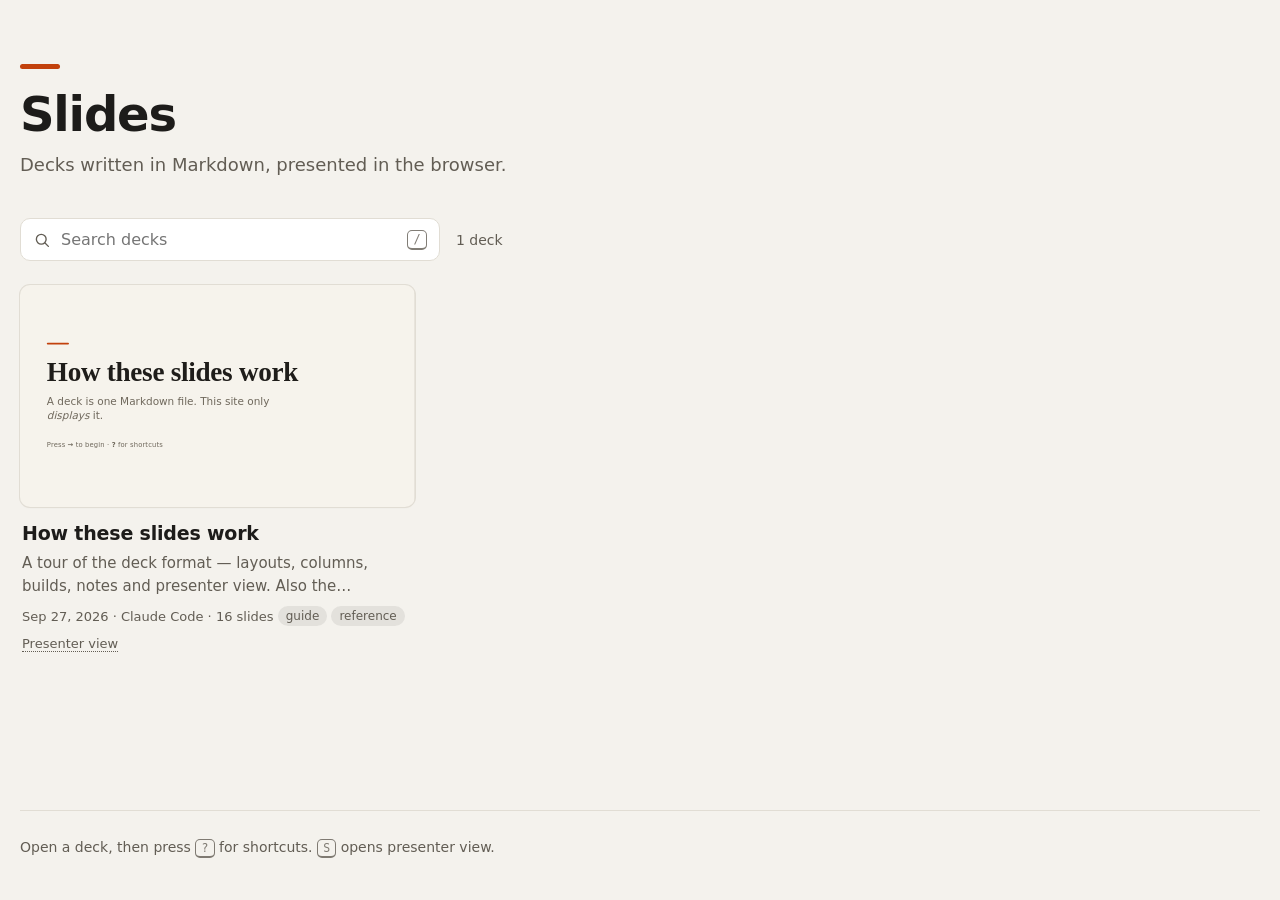
==== index.html @ e29205b7 "Add static slides presentation site A dependency-free site that displays Markdown decks authored wit" ====
<!doctype html>
<html lang="en">
<head>
  <meta charset="utf-8">
  <meta name="viewport" content="width=device-width, initial-scale=1">
  <title>Slides</title>
  <meta name="description" content="A library of slide decks.">
  <link rel="icon" href="assets/icon.svg" type="image/svg+xml">
  <link rel="stylesheet" href="assets/css/slides.css">
  <link rel="stylesheet" href="assets/css/site.css">
</head>
<body class="library">
  <header class="lib-head">
    <div class="lib-head-inner">
      <h1 id="site-title">Slides</h1>
      <p id="site-desc" class="lib-desc">Decks written in Markdown, presented in the browser.</p>
    </div>
  </header>
  <main class="lib-main">
    <div class="toolbar">
      <label class="search">
        <span class="sr-only">Search decks</span>
        <svg viewBox="0 0 24 24" width="18" height="18" fill="none" stroke="currentColor" stroke-width="1.8" stroke-linecap="round" aria-hidden="true"><circle cx="11" cy="11" r="6.5"/><path d="M16 16l4.5 4.5"/></svg>
        <input id="search" type="search" placeholder="Search decks" autocomplete="off">
        <kbd aria-hidden="true">/</kbd>
      </label>
      <span id="count" class="count" aria-live="polite"></span>
    </div>
    <p id="status" class="status" hidden></p>
    <ul id="decks" class="grid"></ul>
  </main>
  <footer class="lib-foot">
    <p>Open a deck, then press <kbd>?</kbd> for shortcuts. <kbd>S</kbd> opens presenter view.</p>
  </footer>
  <script type="module" src="assets/js/library.js"></script>
</body>
</html>
---- assets/css/slides.css ----
/* ==========================================================================
   Slide canvas: themes, typography, layouts, fragments, utilities.
   Every slide is a fixed-size canvas (1280×720 for 16:9) that the viewer
   scales to fit, so all sizes here are in canvas pixels.
   ========================================================================== */

.slide {
  --font-sans: ui-sans-serif, system-ui, -apple-system, "Segoe UI", "Inter", Roboto, "Helvetica Neue", Arial, sans-serif;
  --font-serif: "Iowan Old Style", "Palatino Linotype", Palatino, "Book Antiqua", Georgia, ui-serif, serif;
  --font-mono: ui-monospace, "SF Mono", SFMono-Regular, Menlo, Consolas, "Liberation Mono", monospace;
  --pad-x: 88px;
  --pad-y: 68px;

  position: absolute;
  left: 0;
  top: 0;
  overflow: hidden;
  background: var(--bg);
  color: var(--fg);
  font-family: var(--font-body);
  font-size: 30px;
  line-height: 1.4;
  text-rendering: optimizeLegibility;
  -webkit-font-smoothing: antialiased;
  font-kerning: normal;
  box-sizing: border-box;
}
.slide *, .slide *::before, .slide *::after { box-sizing: border-box; }

/* ------------------------------------------------------------- themes */

.theme-paper {
  --bg: #f6f3ec;
  --fg: #1f1d1a;
  --muted: #6f685c;
  --accent: #c2410c;
  --on-accent: #fff;
  --rule: #ddd6c8;
  --surface: #ece7dc;
  --code-bg: #ebe6da;
  --mark: #f7d98b;
  --font-head: var(--font-serif);
  --font-body: var(--font-sans);
  --head-weight: 600;
  --head-tracking: -0.01em;
}
.theme-ink {
  --bg: #121417;
  --fg: #ecebe7;
  --muted: #9d998f;
  --accent: #f2b25c;
  --on-accent: #16130d;
  --rule: #2d3137;
  --surface: #1b1e23;
  --code-bg: #1b1e23;
  --mark: #6b4f1c;
  --font-head: var(--font-sans);
  --font-body: var(--font-sans);
  --head-weight: 650;
  --head-tracking: -0.02em;
}
.theme-signal {
  --bg: #ffffff;
  --fg: #0b0b0d;
  --muted: #5d5f68;
  --accent: #2f54eb;
  --on-accent: #fff;
  --rule: #e3e4e9;
  --surface: #f2f3f7;
  --code-bg: #f2f3f7;
  --mark: #dbe3ff;
  --font-head: var(--font-sans);
  --font-body: var(--font-sans);
  --head-weight: 800;
  --head-tracking: -0.035em;
}

/* Per-slide colour variants: <!-- class: dark --> etc. */
.slide.dark {
  --bg: #111316; --fg: #eeede9; --muted: #a09c93; --rule: #2d3137; --surface: #1b1e23; --code-bg: #1b1e23; --mark: #6b4f1c;
}
.slide.light {
  --bg: #fbfaf7; --fg: #1d1c1a; --muted: #6d675d; --rule: #e0dbd0; --surface: #efebe3; --code-bg: #efebe3; --mark: #f7d98b;
}
.slide.brand {
  --bg: var(--accent); --fg: var(--on-accent); --muted: color-mix(in srgb, var(--on-accent) 72%, var(--accent));
  --rule: color-mix(in srgb, var(--on-accent) 30%, var(--accent));
  --surface: color-mix(in srgb, var(--on-accent) 12%, var(--accent));
  --code-bg: color-mix(in srgb, #000 16%, var(--accent));
}
.slide.brand .accent, .slide.brand a, .slide.brand h4, .slide.brand .stat strong,
.slide.brand li::marker, .slide.brand .fragment.highlight.visible { color: inherit; }
.slide.brand h4 { opacity: .8; }
.slide.brand .callout { border-color: currentColor; }

/* ---------------------------------------------------------- structure */

.slide-content {
  position: absolute;
  inset: 0;
  padding: var(--pad-y) var(--pad-x);
  display: flex;
  flex-direction: column;
  overflow: hidden;
  z-index: 1;
}
.slide:has(.slide-footer) .slide-content { padding-bottom: calc(var(--pad-y) + 24px); }
.slide-content > :first-child { margin-top: 0; }
.slide-content > :last-child { margin-bottom: 0; }

.slide-bg {
  position: absolute;
  inset: 0;
  background-position: center;
  background-repeat: no-repeat;
  z-index: 0;
}
.slide.dim .slide-bg::after {
  content: "";
  position: absolute;
  inset: 0;
  background: linear-gradient(180deg, rgb(0 0 0 / .25), rgb(0 0 0 / .62));
}

.slide-footer {
  position: absolute;
  left: var(--pad-x);
  right: var(--pad-x);
  bottom: 26px;
  display: flex;
  justify-content: space-between;
  gap: 24px;
  font-size: 16px;
  letter-spacing: .02em;
  color: var(--muted);
  z-index: 2;
}
.slide-number { font-variant-numeric: tabular-nums; margin-left: auto; }

/* --------------------------------------------------------- typography */

.slide h1, .slide h2, .slide h3, .slide h4 {
  font-family: var(--font-head);
  font-weight: var(--head-weight);
  letter-spacing: var(--head-tracking);
  line-height: 1.08;
  margin: 0 0 .5em;
  text-wrap: balance;
}
.slide h1 { font-size: 68px; }
.slide h2 { font-size: 48px; margin-bottom: 36px; }
.slide h3 { font-size: 32px; line-height: 1.2; margin-bottom: .4em; }
.slide h4 { font-size: 22px; font-family: var(--font-body); text-transform: uppercase; letter-spacing: .1em; color: var(--muted); font-weight: 600; }

.slide :is(h1, h2, h3) code { font-size: .66em; font-weight: 500; vertical-align: .12em; letter-spacing: 0; }
.slide p { margin: 0 0 .7em; text-wrap: pretty; }
.slide a { color: var(--accent); text-decoration-thickness: .06em; text-underline-offset: .15em; }
.slide strong { font-weight: 650; }
.slide mark { background: var(--mark); color: inherit; padding: 0 .12em; border-radius: .12em; }
.slide del { color: var(--muted); }
.slide hr { border: 0; border-top: 2px solid var(--rule); margin: 28px 0; width: 100%; }

.slide ul, .slide ol { margin: 0 0 .7em; padding-left: 1.15em; }
.slide li { margin: 0 0 .42em; padding-left: .2em; }
.slide li > p { margin-bottom: .3em; }
.slide li > ul, .slide li > ol { margin: .42em 0 0; font-size: .86em; }
.slide ul > li::marker { color: var(--accent); content: "— "; font-weight: 600; }
.slide ul ul > li::marker { content: "· "; }
.slide ol > li::marker { color: var(--accent); font-variant-numeric: tabular-nums; font-weight: 600; }
.slide li.task { list-style: none; position: relative; }
.slide li.task::marker { content: ""; }
.slide .task-box {
  display: inline-block; width: .8em; height: .8em; margin: 0 .45em -.06em -1.15em;
  border: 2px solid var(--muted); border-radius: .16em; vertical-align: baseline;
}
.slide .task-box.checked { background: var(--accent); border-color: var(--accent); box-shadow: inset 0 0 0 3px var(--bg); }
.slide li.task.done { color: var(--muted); }

.slide code {
  font-family: var(--font-mono);
  font-size: .84em;
  background: var(--code-bg);
  padding: .08em .3em;
  border-radius: .25em;
}
.slide pre {
  position: relative;
  margin: 0 0 .8em;
  padding: 26px 30px;
  background: var(--code-bg);
  border-radius: 12px;
  font-size: 21px;
  line-height: 1.55;
  overflow: hidden;
  tab-size: 2;
}
.slide pre code { background: none; padding: 0; font-size: inherit; white-space: pre; }
.slide pre code[data-lang]::before {
  content: attr(data-lang);
  position: absolute;
  top: 10px;
  right: 16px;
  font-size: 13px;
  letter-spacing: .08em;
  text-transform: uppercase;
  color: var(--muted);
}

.slide blockquote {
  margin: 0 0 .8em;
  padding: 4px 0 4px 32px;
  border-left: 4px solid var(--accent);
  font-family: var(--font-head);
  font-size: 1.12em;
}
.slide blockquote p:last-child { margin-bottom: 0; }

.slide table { border-collapse: collapse; font-size: 24px; margin: 0 0 .8em; width: 100%; font-variant-numeric: tabular-nums; }
.slide th, .slide td { padding: 12px 18px; text-align: left; border-bottom: 1px solid var(--rule); vertical-align: top; }
.slide th { font-weight: 650; border-bottom: 2px solid var(--fg); }

.slide img, .slide video, .slide svg, .slide iframe, .slide canvas { max-width: 100%; }
.slide img, .slide video { max-height: 480px; object-fit: contain; display: block; }
.slide p > img { display: inline-block; vertical-align: middle; }
.slide p > img:only-child { display: block; }
.slide iframe { border: 0; width: 100%; flex: 1; min-height: 0; border-radius: 10px; }
.slide figure { margin: 0 0 .7em; display: flex; flex-direction: column; min-height: 0; }
.slide figcaption { font-size: 18px; color: var(--muted); margin-top: 12px; }

/* ------------------------------------------------------------ columns */

.slide .columns {
  display: grid;
  grid-template-columns: repeat(2, minmax(0, 1fr));
  gap: 64px;
  flex: 1;
  min-height: 0;
  align-items: start;
}
.slide .columns[data-count="3"] { grid-template-columns: repeat(3, minmax(0, 1fr)); gap: 48px; }
.slide .columns[data-count="4"] { grid-template-columns: repeat(4, minmax(0, 1fr)); gap: 40px; }
.slide .col { min-width: 0; min-height: 0; }
.slide .col > :first-child { margin-top: 0; }
.slide .col > :last-child { margin-bottom: 0; }
.slide .columns[data-count="3"] .col, .slide .columns[data-count="4"] .col { font-size: 26px; }
.slide.middle .columns { align-items: center; }

/* ------------------------------------------------------------ layouts */

/* title: opening slide */
.layout-title .slide-content { justify-content: center; }
.layout-title h1 { font-size: 88px; line-height: 1.02; max-width: 1020px; margin-bottom: 28px; }
.layout-title h1::before {
  content: ""; display: block; width: 72px; height: 6px; background: var(--accent); margin-bottom: 44px; border-radius: 3px;
}
.slide.brand.layout-title h1::before { background: currentColor; }
.layout-title h1 + p { font-size: 34px; color: var(--muted); max-width: 900px; line-height: 1.3; }
.layout-title h1 + p + p { margin-top: 36px; font-size: 22px; color: var(--muted); letter-spacing: .02em; }

/* section: chapter divider */
.layout-section .slide-content { justify-content: flex-end; padding-bottom: 96px; }
.layout-section h1, .layout-section h2 { font-size: 96px; line-height: 1; margin-bottom: 20px; max-width: 1040px; }
.layout-section h4 { color: var(--accent); margin-bottom: 20px; }
.layout-section p { font-size: 30px; color: var(--muted); max-width: 820px; }
.layout-section .slide-content::before {
  content: ""; position: absolute; left: var(--pad-x); right: var(--pad-x); top: var(--pad-y); height: 2px; background: var(--rule);
}

/* center: everything centred */
.layout-center .slide-content { justify-content: center; align-items: center; text-align: center; }
.layout-center .slide-content > * { max-width: 1000px; }
.layout-center ul, .layout-center ol { text-align: left; }
.layout-center img, .layout-center video { margin-inline: auto; }

/* statement: one big idea */
.layout-statement .slide-content { justify-content: center; }
.layout-statement p, .layout-statement h1, .layout-statement h2 {
  font-family: var(--font-head);
  font-size: 64px;
  line-height: 1.12;
  font-weight: var(--head-weight);
  letter-spacing: var(--head-tracking);
  max-width: 1060px;
  text-wrap: balance;
}
.layout-statement strong, .layout-statement em { color: var(--accent); font-style: normal; }
.layout-statement p + p { font-family: var(--font-body); font-size: 28px; font-weight: 400; letter-spacing: 0; color: var(--muted); margin-top: 16px; }

/* quote: a pull quote with attribution */
.layout-quote .slide-content { justify-content: center; }
.layout-quote blockquote {
  border: 0; padding: 0; margin: 0 0 40px; font-size: 52px; line-height: 1.18; max-width: 1040px; position: relative; text-wrap: balance;
}
.layout-quote blockquote::before {
  content: "“"; position: absolute; left: -.55em; top: -.12em; color: var(--accent); font-size: 1.6em; line-height: 1;
}
.layout-quote blockquote + p { font-size: 26px; color: var(--muted); }

/* media-left / media-right: first image fills half the slide */
.layout-media-left .slide-media, .layout-media-right .slide-media {
  position: absolute; top: 0; bottom: 0; width: 46%; z-index: 1; background: var(--surface); overflow: hidden;
}
.layout-media-left .slide-media { left: 0; }
.layout-media-right .slide-media { right: 0; }
.slide-media > img, .slide-media > video, .slide-media > figure > img, .slide-media > figure > video {
  width: 100%; height: 100%; max-height: none; object-fit: cover; margin: 0;
}
.slide-media > figure { height: 100%; margin: 0; }
.slide-media figcaption {
  position: absolute; left: 0; right: 0; bottom: 0; margin: 0; padding: 40px 28px 20px;
  color: #fff; background: linear-gradient(transparent, rgb(0 0 0 / .6)); font-size: 16px;
}
.layout-media-left .slide-content { left: 46%; justify-content: center; }
.layout-media-right .slide-content { right: 46%; justify-content: center; }
.layout-media-left .slide-content, .layout-media-right .slide-content { padding-inline: 64px; }
.layout-media-left .slide-footer { left: calc(46% + 64px); }
.layout-media-right .slide-footer { right: calc(46% + 64px); }

/* full: no padding; media fills the canvas */
.layout-full .slide-content { padding: 0; }
.layout-full .slide-content > p:only-child, .layout-full .slide-content > figure:only-child { margin: 0; height: 100%; }
.layout-full img, .layout-full video { width: 100%; height: 100%; max-height: none; object-fit: cover; }
.layout-full.contain img, .layout-full.contain video { object-fit: contain; }
.layout-full figure { position: relative; }
.layout-full figcaption { position: absolute; left: 28px; bottom: 20px; margin: 0; color: #fff; text-shadow: 0 1px 8px rgb(0 0 0 / .6); }

/* --------------------------------------------------------- fragments */

.slide .fragment {
  opacity: 0;
  transform: translateY(10px);
  transition: opacity .35s ease, transform .35s ease, color .35s ease;
}
.slide .fragment.visible { opacity: 1; transform: none; }
.slide .fragment.fade { transform: none; }
.slide[data-build="dim"] .fragment.visible:not(.current) { opacity: .38; }
.slide .fragment.highlight { opacity: 1; transform: none; }
.slide .fragment.highlight.visible { color: var(--accent); }
.slide.is-thumb .fragment { transition: none; }

/* ---------------------------------------------------------- utilities */

.slide .muted { color: var(--muted); }
.slide .accent { color: var(--accent); }
.slide .small { font-size: 22px; }
.slide .tiny { font-size: 17px; }
.slide .large { font-size: 38px; line-height: 1.3; }
.slide .huge { font-size: 64px; line-height: 1.1; font-family: var(--font-head); font-weight: var(--head-weight); letter-spacing: var(--head-tracking); }
.slide .lead { font-size: 36px; line-height: 1.35; color: var(--muted); max-width: 1000px; }
.slide .center { text-align: center; margin-inline: auto; }
.slide .right { text-align: right; margin-left: auto; }
.slide .mono { font-family: var(--font-mono); }
.slide .caps { text-transform: uppercase; letter-spacing: .1em; font-size: .7em; }
.slide .push-bottom { margin-top: auto; }
.slide .grow { flex: 1; min-height: 0; }

.slide .stat strong { display: block; font-family: var(--font-head); font-size: 128px; line-height: 1; letter-spacing: -.04em; color: var(--accent); margin-bottom: 12px; font-weight: var(--head-weight); }
.slide .stat { font-size: 28px; color: var(--muted); }

.slide .card, .slide .callout {
  background: var(--surface);
  border-radius: 14px;
  padding: 28px 32px;
}
.slide .callout { border-left: 5px solid var(--accent); border-radius: 4px 14px 14px 4px; }
.slide .card > :last-child, .slide .callout > :last-child { margin-bottom: 0; }

.slide .w-25 { width: 25%; } .slide .w-33 { width: 33.333%; } .slide .w-50 { width: 50%; }
.slide .w-66 { width: 66.666%; } .slide .w-75 { width: 75%; } .slide .w-100 { width: 100%; }
.slide img.rounded, .slide .rounded { border-radius: 14px; }
.slide img.shadow, .slide .shadow { box-shadow: 0 18px 50px -18px rgb(0 0 0 / .45); }
.slide img.tall { max-height: 560px; }
.slide img.cover { width: 100%; height: 100%; max-height: none; object-fit: cover; }

.slide .iframe-placeholder {
  flex: 1; display: grid; place-items: center; background: var(--surface); color: var(--muted); border-radius: 10px; font-size: 24px;
}
---- assets/css/site.css ----
/* ==========================================================================
   Site chrome: library page, viewer controls, overview, presenter, print.
   ========================================================================== */

:root {
  --ui-font: ui-sans-serif, system-ui, -apple-system, "Segoe UI", Roboto, "Helvetica Neue", Arial, sans-serif;
  --ui-mono: ui-monospace, "SF Mono", SFMono-Regular, Menlo, Consolas, monospace;
  --page: #f4f2ed;
  --panel: #ffffff;
  --ink: #1d1c1a;
  --ink-2: #625d54;
  --line: #e1ddd4;
  --brand: #c2410c;
  --focus: #2f6fed;
  color-scheme: light;
}
@media (prefers-color-scheme: dark) {
  :root:not([data-theme="light"]) {
    --page: #111214;
    --panel: #1a1c1f;
    --ink: #ecebe7;
    --ink-2: #a19d95;
    --line: #2b2e33;
    --brand: #f08a4b;
    --focus: #7aa2ff;
    color-scheme: dark;
  }
}
:root[data-theme="dark"] {
  --page: #111214; --panel: #1a1c1f; --ink: #ecebe7; --ink-2: #a19d95; --line: #2b2e33; --brand: #f08a4b; --focus: #7aa2ff;
  color-scheme: dark;
}

*, *::before, *::after { box-sizing: border-box; }
html, body { margin: 0; }
body { font-family: var(--ui-font); background: var(--page); color: var(--ink); }
:focus-visible { outline: 3px solid var(--focus); outline-offset: 2px; }
kbd {
  font-family: var(--ui-mono); font-size: .82em; padding: .1em .45em; border-radius: 5px;
  border: 1px solid currentColor; border-bottom-width: 2px; opacity: .8; white-space: nowrap;
}
.sr-only {
  position: absolute !important; width: 1px; height: 1px; padding: 0; margin: -1px;
  overflow: hidden; clip: rect(0 0 0 0); white-space: nowrap; border: 0;
}
[hidden] { display: none !important; }

/* ----------------------------------------------------------- thumbnails */

.thumb { position: relative; overflow: hidden; width: 100%; contain: strict; }
.thumb > .slide { left: 50%; top: 50%; transform-origin: center; pointer-events: none; }

/* ------------------------------------------------------------- library */

.library { min-height: 100dvh; display: flex; flex-direction: column; }
.lib-head { padding: 64px 0 8px; }
.lib-head-inner, .lib-main, .lib-foot { max-width: 1272px; margin: 0 auto; width: 100%; padding-inline: 16px; }
.lib-main { flex: 1; }
.lib-head h1 {
  margin: 0; font-size: clamp(32px, 5vw, 48px); letter-spacing: -.025em; font-weight: 700; line-height: 1.05;
}
.lib-head h1::before {
  content: ""; display: block; width: 40px; height: 5px; border-radius: 3px; background: var(--brand); margin-bottom: 20px;
}
.lib-desc { margin: 12px 0 0; color: var(--ink-2); font-size: 18px; max-width: 640px; line-height: 1.5; }

.toolbar { display: flex; align-items: center; gap: 16px; margin: 32px 0 24px; flex-wrap: wrap; }
.search {
  display: flex; align-items: center; gap: 10px; flex: 1; max-width: 420px; min-width: 0;
  background: var(--panel); border: 1px solid var(--line); border-radius: 10px; padding: 0 12px; color: var(--ink-2);
}
.search:focus-within { border-color: var(--focus); box-shadow: 0 0 0 3px color-mix(in srgb, var(--focus) 25%, transparent); }
.search input {
  flex: 1; min-width: 0; border: 0; background: none; font: inherit; font-size: 16px; color: var(--ink); padding: 11px 0; outline: none;
}
.search input::-webkit-search-cancel-button { display: none; }
.search kbd { font-size: 12px; }
.count { color: var(--ink-2); font-size: 14px; font-variant-numeric: tabular-nums; }

.status {
  background: var(--panel); border: 1px dashed var(--line); border-radius: 12px; padding: 28px; color: var(--ink-2); line-height: 1.6;
}
.status strong { color: var(--ink); display: block; margin-bottom: 4px; }
.status code, .lib-foot code { font-family: var(--ui-mono); font-size: .9em; }

.grid {
  list-style: none; margin: 0; padding: 0 0 48px;
  display: grid; grid-template-columns: repeat(auto-fill, minmax(min(100%, 320px), 1fr)); gap: 28px;
}
.card { position: relative; display: flex; flex-direction: column; min-width: 0; }
.card-link { color: inherit; text-decoration: none; display: flex; flex-direction: column; gap: 14px; border-radius: 12px; }
.card-thumb {
  border-radius: 10px; overflow: hidden; background: var(--line);
  box-shadow: 0 0 0 1px var(--line), 0 1px 2px rgb(0 0 0 / .05);
  transition: transform .2s ease, box-shadow .2s ease;
}
.card-link:hover .card-thumb, .card-link:focus-visible .card-thumb {
  transform: translateY(-3px);
  box-shadow: 0 0 0 1px var(--line), 0 14px 32px -14px rgb(0 0 0 / .35);
}
.card-link:focus-visible { outline: none; }
.card-link:focus-visible .card-thumb { outline: 3px solid var(--focus); outline-offset: 3px; }
.card-body { padding: 0 2px; }
.card-title { margin: 0; font-size: 19px; line-height: 1.3; letter-spacing: -.01em; font-weight: 650; }
.card-desc {
  margin: 6px 0 0; color: var(--ink-2); font-size: 15px; line-height: 1.5;
  display: -webkit-box; -webkit-line-clamp: 2; -webkit-box-orient: vertical; overflow: hidden;
}
.card-meta { margin: 8px 0 0; color: var(--ink-2); font-size: 13px; line-height: 1.8; }
.tag {
  display: inline-block; font-size: 12px; line-height: 1; padding: 4px 8px; border-radius: 99px;
  background: color-mix(in srgb, var(--ink) 8%, transparent); color: var(--ink-2); vertical-align: 1px;
}
.tag-draft { background: color-mix(in srgb, var(--brand) 18%, transparent); color: var(--brand); }
.card-present {
  align-self: flex-start; margin: 8px 2px 0; font-size: 13px; color: var(--ink-2); text-decoration: none;
  border-bottom: 1px dotted currentColor;
}
.card-present:hover { color: var(--brand); }
.card-error .card-body { border: 1px dashed var(--line); border-radius: 10px; padding: 20px; }

.lib-foot { padding-block: 0 40px; color: var(--ink-2); font-size: 14px; }
.lib-foot p { margin: 0; padding-top: 24px; border-top: 1px solid var(--line); line-height: 1.8; }

/* -------------------------------------------------------------- viewer */

.viewer {
  --chrome-bg: rgb(22 22 24 / .82);
  --chrome-fg: #f1f0ec;
  background: #0c0c0d;
  color: #eee;
  height: 100dvh;
  overflow: hidden;
  overscroll-behavior: none;
}
#app { height: 100%; }
.loading { display: grid; place-items: center; height: 100%; color: #888; font-size: 15px; }

.stage { position: fixed; inset: 0; overflow: hidden; touch-action: pan-y pinch-zoom; }
.viewport { position: absolute; left: 50%; top: 50%; transform-origin: center; }
body.idle .stage { cursor: none; }

.viewport > .slide {
  opacity: 0;
  visibility: hidden;
  transition: opacity .28s ease, visibility 0s linear .28s;
}
.viewport > .slide.is-current { opacity: 1; visibility: visible; transition: opacity .28s ease; }
.viewport > .slide.no-transition { transition: none; }
.viewport > .slide.no-transition .fragment { transition: none; }

.blackout { position: fixed; inset: 0; background: #000; z-index: 5; }

.progress { position: fixed; left: 0; right: 0; top: 0; height: 3px; z-index: 6; pointer-events: none; }
.progress-bar {
  height: 100%; background: rgb(140 140 140 / .6); transform-origin: left; transform: scaleX(0);
  transition: transform .3s ease;
}

.controls {
  position: fixed; left: 50%; bottom: max(16px, env(safe-area-inset-bottom)); transform: translateX(-50%);
  display: flex; align-items: center; gap: 2px; padding: 5px; z-index: 10;
  background: var(--chrome-bg); color: var(--chrome-fg); border-radius: 14px;
  backdrop-filter: blur(12px); -webkit-backdrop-filter: blur(12px);
  box-shadow: 0 8px 30px rgb(0 0 0 / .3), inset 0 0 0 1px rgb(255 255 255 / .08);
  transition: opacity .3s ease, transform .3s ease;
  max-width: calc(100vw - 32px);
}
body.idle .controls { opacity: 0; transform: translate(-50%, 8px); pointer-events: none; }
.ctl {
  display: inline-grid; place-items: center; min-width: 40px; height: 40px; padding: 0 8px;
  border: 0; border-radius: 10px; background: none; color: inherit; font: inherit; cursor: pointer; text-decoration: none;
}
.ctl:hover { background: rgb(255 255 255 / .1); }
.ctl.active { background: rgb(255 255 255 / .18); }
.ctl-sep { width: 1px; height: 22px; background: rgb(255 255 255 / .14); margin: 0 4px; }
.counter { font-variant-numeric: tabular-nums; font-size: 14px; display: inline-flex; gap: 4px; min-width: 70px; }
.counter .of { opacity: .55; }
@media (max-width: 520px) {
  .controls [data-act="presenter"], .controls .ctl-sep { display: none; }
}

.jump-toast {
  position: fixed; top: 24px; left: 50%; transform: translateX(-50%); z-index: 11;
  background: var(--chrome-bg); color: var(--chrome-fg); padding: 10px 18px; border-radius: 10px; font-size: 18px;
  font-variant-numeric: tabular-nums; backdrop-filter: blur(12px);
}
.dev-flag {
  position: fixed; top: 12px; right: 12px; z-index: 11; max-width: calc(100vw - 24px);
  background: #fbbf24; color: #1a1300; font-size: 13px; font-weight: 600; padding: 6px 10px; border-radius: 8px;
  box-shadow: 0 4px 14px rgb(0 0 0 / .3);
}

.viewer-error { max-width: 560px; margin: 0 auto; padding: 18vh 16px 0; color: #ddd; line-height: 1.6; font-size: 16px; }
.viewer-error h1 { font-size: 28px; margin: 0 0 12px; color: #fff; }
.viewer-error a { color: #f5a36f; }
.viewer-error code { font-family: var(--ui-mono); background: #222; padding: 2px 6px; border-radius: 4px; }

/* Capture mode (?capture): bare canvas at 1:1 for screenshots. */
body[data-mode="capture"] .controls,
body[data-mode="capture"] .progress,
body[data-mode="capture"] .dev-flag { display: none !important; }
body[data-mode="capture"] .slide, body[data-mode="capture"] .slide * { transition: none !important; }

/* ------------------------------------------------------------ overview */

.overview {
  position: fixed; inset: 0; z-index: 20; overflow-y: auto; overscroll-behavior: contain;
  background: #0c0c0d; color: #eee; padding: 0 16px 48px;
}
.overview-head {
  position: sticky; top: 0; z-index: 1; display: flex; align-items: center; gap: 16px;
  max-width: 1400px; margin: 0 auto; padding: 18px 0; background: #0c0c0d;
}
.overview-head h2 { margin: 0; font-size: 17px; font-weight: 600; flex: 1; min-width: 0; overflow: hidden; text-overflow: ellipsis; white-space: nowrap; }
.overview-hint { font-size: 13px; color: #8d8b86; }
@media (max-width: 640px) { .overview-hint { display: none; } }
.overview-grid {
  list-style: none; margin: 0 auto; padding: 0; max-width: 1400px;
  display: grid; grid-template-columns: repeat(auto-fill, minmax(min(100%, 250px), 1fr)); gap: 26px 20px;
}
.ov-item {
  display: flex; flex-direction: column; gap: 8px; width: 100%; padding: 0; border: 0; background: none;
  color: inherit; font: inherit; text-align: left; cursor: pointer; border-radius: 8px;
}
.ov-item .thumb { border-radius: 6px; box-shadow: 0 0 0 1px rgb(255 255 255 / .1); transition: box-shadow .15s ease; }
.ov-item:hover .thumb { box-shadow: 0 0 0 2px rgb(255 255 255 / .45); }
.ov-item[aria-current="true"] .thumb { box-shadow: 0 0 0 3px #f5a36f; }
.ov-item:focus-visible { outline: none; }
.ov-item:focus-visible .thumb { box-shadow: 0 0 0 3px var(--focus, #7aa2ff); }
.ov-cap { display: flex; gap: 8px; font-size: 13px; color: #b9b6b0; min-width: 0; }
.ov-num { font-variant-numeric: tabular-nums; color: #7d7a74; }
.ov-title { overflow: hidden; text-overflow: ellipsis; white-space: nowrap; }
.ov-item.overflowing .thumb { box-shadow: 0 0 0 2px #fbbf24; }
.ov-item.overflowing .ov-cap::after { content: "overflows"; margin-left: auto; color: #fbbf24; font-weight: 600; }
body.overview-open .controls { display: none; }

/* ---------------------------------------------------------------- help */

.help {
  border: 0; border-radius: 16px; padding: 0; max-width: min(560px, calc(100vw - 32px));
  background: #1b1c1f; color: #ecebe7; box-shadow: 0 30px 80px rgb(0 0 0 / .5);
}
.help::backdrop { background: rgb(0 0 0 / .55); }
.help form { padding: 28px 28px 24px; position: relative; }
.help h2 { margin: 0 0 18px; font-size: 18px; }
.help table { border-collapse: collapse; width: 100%; font-size: 14px; }
.help td { padding: 7px 0; border-top: 1px solid #2c2e33; vertical-align: top; }
.help td:first-child { padding-right: 20px; white-space: nowrap; }
.help kbd { font-size: 12px; }
.help-foot { color: #8d8b86; font-size: 13px; margin: 16px 0 0; }
.help-foot code { font-family: var(--ui-mono); }
.help-close { position: absolute; top: 16px; right: 16px; border: 0; background: none; color: inherit; cursor: pointer; padding: 6px; border-radius: 8px; }
.help-close:hover { background: rgb(255 255 255 / .08); }

/* ----------------------------------------------------------- presenter */

body[data-mode="presenter"] { background: #141518; color: #e8e6e1; }
.presenter {
  height: 100dvh; display: grid; grid-template-columns: minmax(0, 1.7fr) minmax(280px, 1fr);
  grid-template-rows: minmax(0, 1fr) auto; gap: 16px; padding: 16px;
}
.p-current { position: relative; min-height: 0; }
.p-frame { position: absolute; inset: 0; overflow: hidden; border-radius: 8px; background: #0c0c0d; }
.p-frame .viewport > .slide { transition: none; }
.p-side { display: flex; flex-direction: column; gap: 16px; min-height: 0; }
.p-label {
  display: flex; align-items: center; gap: 8px; font-size: 12px; text-transform: uppercase; letter-spacing: .1em;
  color: #8d8b86; margin-bottom: 8px;
}
.p-builds { text-transform: none; letter-spacing: 0; color: #f5a36f; }
.p-next .thumb { border-radius: 6px; box-shadow: 0 0 0 1px rgb(255 255 255 / .1); }
.p-end {
  aspect-ratio: 16 / 9; display: grid; place-items: center; border: 1px dashed #3a3c41; border-radius: 6px; color: #8d8b86;
}
.p-notes-wrap { flex: 1; display: flex; flex-direction: column; min-height: 0; }
.p-font { margin-left: auto; display: flex; gap: 4px; }
.p-font button {
  border: 1px solid #34363b; background: none; color: #cfccc6; border-radius: 6px; padding: 2px 8px; font: inherit; font-size: 12px; cursor: pointer;
}
.p-notes {
  flex: 1; overflow-y: auto; background: #1c1d21; border-radius: 10px; padding: 18px 22px; line-height: 1.55;
}
.p-notes > :first-child { margin-top: 0; }
.p-notes ul, .p-notes ol { padding-left: 1.2em; }
.p-notes code { font-family: var(--ui-mono); font-size: .88em; }
.p-empty { color: #6f6d68; font-style: italic; }
.p-bar {
  grid-column: 1 / -1; display: flex; align-items: center; gap: 8px; background: #1c1d21; border-radius: 12px; padding: 6px 10px;
  color: #e8e6e1;
}
.p-count { font-variant-numeric: tabular-nums; font-size: 15px; min-width: 64px; text-align: center; }
.p-title { flex: 1; min-width: 0; overflow: hidden; text-overflow: ellipsis; white-space: nowrap; color: #9f9c95; font-size: 14px; padding: 0 8px; }
.p-timer {
  font-family: var(--ui-mono); font-size: 26px; font-variant-numeric: tabular-nums; background: none; border: 0; color: inherit;
  cursor: pointer; padding: 2px 10px; border-radius: 8px;
}
.p-timer:hover { background: rgb(255 255 255 / .06); }
.p-timer.paused { color: #fbbf24; }
.p-clock { font-variant-numeric: tabular-nums; color: #8d8b86; font-size: 15px; padding-right: 8px; }
@media (max-width: 800px) {
  .presenter { grid-template-columns: 1fr; grid-template-rows: minmax(200px, 40vh) auto auto; height: auto; min-height: 100dvh; }
  body[data-mode="presenter"] { height: auto; overflow: auto; }
  .p-notes { min-height: 30vh; }
  .p-title, .p-clock { display: none; }
}

/* --------------------------------------------------------------- print */

@media print {
  * { -webkit-print-color-adjust: exact; print-color-adjust: exact; }
  body.viewer { background: none; height: auto; overflow: visible; }
  .controls, .progress, .dev-flag, .overview, .jump-toast, .blackout, dialog, .sr-only, .presenter .p-side, .p-bar { display: none !important; }
  .stage { position: static; }
  .viewport { position: static; transform: none !important; width: auto !important; height: auto !important; }
  .viewport > .slide {
    position: relative; opacity: 1 !important; visibility: visible !important; transition: none !important;
    break-after: page; page-break-after: always;
  }
  .viewport > .slide:last-child { break-after: auto; page-break-after: auto; }
  .slide .fragment { opacity: 1 !important; transform: none !important; }
}

@media (prefers-reduced-motion: reduce) {
  *, *::before, *::after { transition-duration: 0s !important; animation-duration: 0s !important; }
}
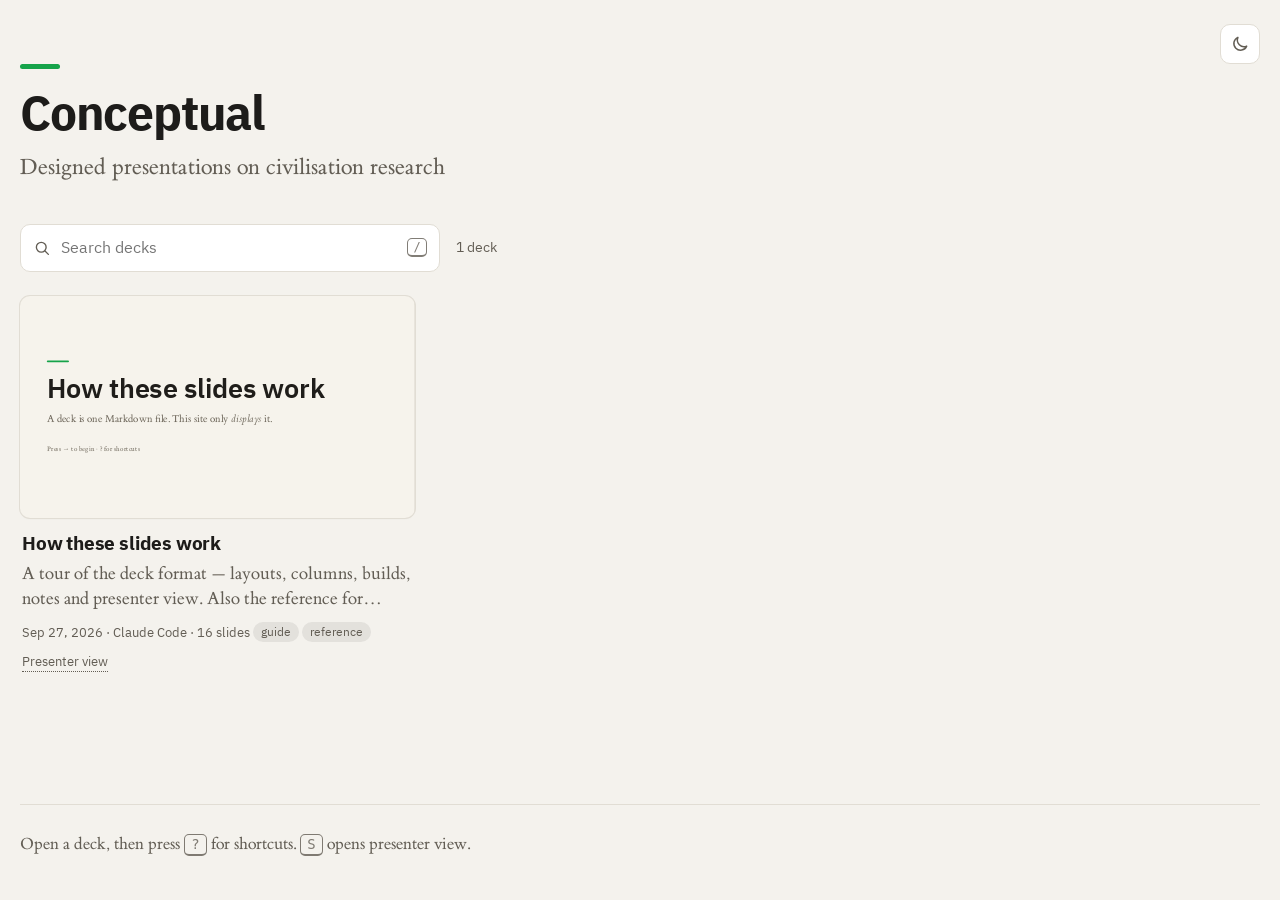
==== commit e5227abc: "Rebrand as Conceptual: new type, green accent, light/dark toggle - Self-host ET Bembo (text, descrip" ====
--- a/index.html
+++ b/index.html
@@ -3,17 +3,22 @@
 <head>
   <meta charset="utf-8">
   <meta name="viewport" content="width=device-width, initial-scale=1">
-  <title>Slides</title>
-  <meta name="description" content="A library of slide decks.">
+  <title>Conceptual</title>
+  <meta name="description" content="Designed presentations on civilisation research.">
   <link rel="icon" href="assets/icon.svg" type="image/svg+xml">
+  <script>try{var t=localStorage.getItem('slides:theme');if((t==='light'||t==='dark')&&!/[?&]capture\b/.test(location.search))document.documentElement.dataset.theme=t}catch(e){}</script>
+  <link rel="preload" href="assets/fonts/IBMPlexSansArabic-SemiBold.woff2" as="font" type="font/woff2" crossorigin>
+  <link rel="preload" href="assets/fonts/ETBembo-Roman.woff2" as="font" type="font/woff2" crossorigin>
+  <link rel="stylesheet" href="assets/css/fonts.css">
   <link rel="stylesheet" href="assets/css/slides.css">
   <link rel="stylesheet" href="assets/css/site.css">
 </head>
 <body class="library">
   <header class="lib-head">
     <div class="lib-head-inner">
-      <h1 id="site-title">Slides</h1>
-      <p id="site-desc" class="lib-desc">Decks written in Markdown, presented in the browser.</p>
+      <button class="theme-toggle" type="button" aria-label="Switch theme"></button>
+      <h1 id="site-title">Conceptual</h1>
+      <p id="site-desc" class="lib-desc">Designed presentations on civilisation research</p>
     </div>
   </header>
   <main class="lib-main">
--- a/assets/css/fonts.css
+++ b/assets/css/fonts.css
@@ -0,0 +1,9 @@
+/* Self-hosted type: ET Bembo (MIT, see fonts/ET-Bembo-LICENSE.txt) for text,
+   IBM Plex Sans Arabic (OFL, see fonts/IBM-Plex-LICENSE.txt) for titles and headings. */
+@font-face { font-family: "ET Bembo"; src: url("../fonts/ETBembo-Roman.woff2") format("woff2"); font-weight: 400; font-style: normal; font-display: swap; }
+@font-face { font-family: "ET Bembo"; src: url("../fonts/ETBembo-Italic.woff2") format("woff2"); font-weight: 400; font-style: italic; font-display: swap; }
+@font-face { font-family: "ET Bembo"; src: url("../fonts/ETBembo-SemiBold.woff2") format("woff2"); font-weight: 600 700; font-style: normal; font-display: swap; }
+@font-face { font-family: "IBM Plex Sans Arabic"; src: url("../fonts/IBMPlexSansArabic-Regular.woff2") format("woff2"); font-weight: 400; font-display: swap; }
+@font-face { font-family: "IBM Plex Sans Arabic"; src: url("../fonts/IBMPlexSansArabic-Medium.woff2") format("woff2"); font-weight: 500; font-display: swap; }
+@font-face { font-family: "IBM Plex Sans Arabic"; src: url("../fonts/IBMPlexSansArabic-SemiBold.woff2") format("woff2"); font-weight: 600; font-display: swap; }
+@font-face { font-family: "IBM Plex Sans Arabic"; src: url("../fonts/IBMPlexSansArabic-Bold.woff2") format("woff2"); font-weight: 700 800; font-display: swap; }
--- a/assets/css/slides.css
+++ b/assets/css/slides.css
@@ -5,8 +5,8 @@
    ========================================================================== */
 
 .slide {
-  --font-sans: ui-sans-serif, system-ui, -apple-system, "Segoe UI", "Inter", Roboto, "Helvetica Neue", Arial, sans-serif;
-  --font-serif: "Iowan Old Style", "Palatino Linotype", Palatino, "Book Antiqua", Georgia, ui-serif, serif;
+  --font-display: "IBM Plex Sans Arabic", ui-sans-serif, system-ui, -apple-system, "Segoe UI", Roboto, Arial, sans-serif;
+  --font-text: "ET Bembo", "Iowan Old Style", "Palatino Linotype", Palatino, Georgia, ui-serif, serif;
   --font-mono: ui-monospace, "SF Mono", SFMono-Regular, Menlo, Consolas, "Liberation Mono", monospace;
   --pad-x: 88px;
   --pad-y: 68px;
@@ -18,8 +18,8 @@
   background: var(--bg);
   color: var(--fg);
   font-family: var(--font-body);
-  font-size: 30px;
-  line-height: 1.4;
+  font-size: 32px;
+  line-height: 1.38;
   text-rendering: optimizeLegibility;
   -webkit-font-smoothing: antialiased;
   font-kerning: normal;
@@ -33,14 +33,14 @@
   --bg: #f6f3ec;
   --fg: #1f1d1a;
   --muted: #6f685c;
-  --accent: #c2410c;
+  --accent: #16a34a;
   --on-accent: #fff;
   --rule: #ddd6c8;
   --surface: #ece7dc;
   --code-bg: #ebe6da;
   --mark: #f7d98b;
-  --font-head: var(--font-serif);
-  --font-body: var(--font-sans);
+  --font-head: var(--font-display);
+  --font-body: var(--font-text);
   --head-weight: 600;
   --head-tracking: -0.01em;
 }
@@ -48,38 +48,41 @@
   --bg: #121417;
   --fg: #ecebe7;
   --muted: #9d998f;
-  --accent: #f2b25c;
-  --on-accent: #16130d;
+  --accent: #16a34a;
+  --on-accent: #fff;
   --rule: #2d3137;
   --surface: #1b1e23;
   --code-bg: #1b1e23;
   --mark: #6b4f1c;
-  --font-head: var(--font-sans);
-  --font-body: var(--font-sans);
-  --head-weight: 650;
-  --head-tracking: -0.02em;
+  --font-head: var(--font-display);
+  --font-body: var(--font-text);
+  --head-weight: 600;
+  --head-tracking: -0.015em;
 }
 .theme-signal {
   --bg: #ffffff;
   --fg: #0b0b0d;
   --muted: #5d5f68;
-  --accent: #2f54eb;
+  --accent: #16a34a;
   --on-accent: #fff;
   --rule: #e3e4e9;
   --surface: #f2f3f7;
   --code-bg: #f2f3f7;
-  --mark: #dbe3ff;
-  --font-head: var(--font-sans);
-  --font-body: var(--font-sans);
-  --head-weight: 800;
-  --head-tracking: -0.035em;
-}
-
-/* Per-slide colour variants: <!-- class: dark --> etc. */
-.slide.dark {
+  --mark: #d7f5df;
+  --font-head: var(--font-display);
+  --font-body: var(--font-text);
+  --head-weight: 700;
+  --head-tracking: -0.025em;
+}
+
+/* Per-slide colour variants (<!-- class: dark --> etc.), and the site-wide
+   light/dark toggle, which re-colours every slide not pinned to a variant. */
+.slide.dark,
+:root[data-theme="dark"] .slide:not(.theme-ink):not(.light):not(.brand) {
   --bg: #111316; --fg: #eeede9; --muted: #a09c93; --rule: #2d3137; --surface: #1b1e23; --code-bg: #1b1e23; --mark: #6b4f1c;
 }
-.slide.light {
+.slide.light,
+:root[data-theme="light"] .slide.theme-ink:not(.dark):not(.brand) {
   --bg: #fbfaf7; --fg: #1d1c1a; --muted: #6d675d; --rule: #e0dbd0; --surface: #efebe3; --code-bg: #efebe3; --mark: #f7d98b;
 }
 .slide.brand {
@@ -150,12 +153,12 @@
 .slide h1 { font-size: 68px; }
 .slide h2 { font-size: 48px; margin-bottom: 36px; }
 .slide h3 { font-size: 32px; line-height: 1.2; margin-bottom: .4em; }
-.slide h4 { font-size: 22px; font-family: var(--font-body); text-transform: uppercase; letter-spacing: .1em; color: var(--muted); font-weight: 600; }
+.slide h4 { font-size: 20px; font-family: var(--font-head); text-transform: uppercase; letter-spacing: .1em; color: var(--muted); font-weight: 600; }
 
 .slide :is(h1, h2, h3) code { font-size: .66em; font-weight: 500; vertical-align: .12em; letter-spacing: 0; }
 .slide p { margin: 0 0 .7em; text-wrap: pretty; }
 .slide a { color: var(--accent); text-decoration-thickness: .06em; text-underline-offset: .15em; }
-.slide strong { font-weight: 650; }
+.slide strong { font-weight: 600; }
 .slide mark { background: var(--mark); color: inherit; padding: 0 .12em; border-radius: .12em; }
 .slide del { color: var(--muted); }
 .slide hr { border: 0; border-top: 2px solid var(--rule); margin: 28px 0; width: 100%; }
@@ -178,7 +181,7 @@
 
 .slide code {
   font-family: var(--font-mono);
-  font-size: .84em;
+  font-size: .76em;
   background: var(--code-bg);
   padding: .08em .3em;
   border-radius: .25em;
@@ -210,14 +213,14 @@
   margin: 0 0 .8em;
   padding: 4px 0 4px 32px;
   border-left: 4px solid var(--accent);
-  font-family: var(--font-head);
+  font-style: italic;
   font-size: 1.12em;
 }
 .slide blockquote p:last-child { margin-bottom: 0; }
 
-.slide table { border-collapse: collapse; font-size: 24px; margin: 0 0 .8em; width: 100%; font-variant-numeric: tabular-nums; }
+.slide table { border-collapse: collapse; font-size: 26px; margin: 0 0 .8em; width: 100%; font-variant-numeric: tabular-nums; }
 .slide th, .slide td { padding: 12px 18px; text-align: left; border-bottom: 1px solid var(--rule); vertical-align: top; }
-.slide th { font-weight: 650; border-bottom: 2px solid var(--fg); }
+.slide th { font-family: var(--font-head); font-size: .85em; font-weight: 600; border-bottom: 2px solid var(--fg); }
 
 .slide img, .slide video, .slide svg, .slide iframe, .slide canvas { max-width: 100%; }
 .slide img, .slide video { max-height: 480px; object-fit: contain; display: block; }
@@ -225,7 +228,7 @@
 .slide p > img:only-child { display: block; }
 .slide iframe { border: 0; width: 100%; flex: 1; min-height: 0; border-radius: 10px; }
 .slide figure { margin: 0 0 .7em; display: flex; flex-direction: column; min-height: 0; }
-.slide figcaption { font-size: 18px; color: var(--muted); margin-top: 12px; }
+.slide figcaption { font-size: 20px; font-style: italic; color: var(--muted); margin-top: 12px; }
 
 /* ------------------------------------------------------------ columns */
 
--- a/assets/css/site.css
+++ b/assets/css/site.css
@@ -3,14 +3,15 @@
    ========================================================================== */
 
 :root {
-  --ui-font: ui-sans-serif, system-ui, -apple-system, "Segoe UI", Roboto, "Helvetica Neue", Arial, sans-serif;
+  --ui-font: "IBM Plex Sans Arabic", ui-sans-serif, system-ui, -apple-system, "Segoe UI", Roboto, Arial, sans-serif;
+  --text-font: "ET Bembo", "Iowan Old Style", "Palatino Linotype", Palatino, Georgia, ui-serif, serif;
   --ui-mono: ui-monospace, "SF Mono", SFMono-Regular, Menlo, Consolas, monospace;
   --page: #f4f2ed;
   --panel: #ffffff;
   --ink: #1d1c1a;
   --ink-2: #625d54;
   --line: #e1ddd4;
-  --brand: #c2410c;
+  --brand: #16a34a;
   --focus: #2f6fed;
   color-scheme: light;
 }
@@ -21,13 +22,13 @@
     --ink: #ecebe7;
     --ink-2: #a19d95;
     --line: #2b2e33;
-    --brand: #f08a4b;
+    --brand: #16a34a;
     --focus: #7aa2ff;
     color-scheme: dark;
   }
 }
 :root[data-theme="dark"] {
-  --page: #111214; --panel: #1a1c1f; --ink: #ecebe7; --ink-2: #a19d95; --line: #2b2e33; --brand: #f08a4b; --focus: #7aa2ff;
+  --page: #111214; --panel: #1a1c1f; --ink: #ecebe7; --ink-2: #a19d95; --line: #2b2e33; --brand: #16a34a; --focus: #7aa2ff;
   color-scheme: dark;
 }
 
@@ -54,6 +55,15 @@
 
 .library { min-height: 100dvh; display: flex; flex-direction: column; }
 .lib-head { padding: 64px 0 8px; }
+.lib-head-inner { position: relative; }
+.theme-toggle {
+  display: inline-grid; place-items: center; width: 40px; height: 40px; border-radius: 10px; cursor: pointer;
+  border: 1px solid var(--line); background: var(--panel); color: var(--ink-2);
+}
+.theme-toggle:hover { color: var(--ink); border-color: color-mix(in srgb, var(--ink) 25%, var(--line)); }
+.lib-head .theme-toggle { position: absolute; top: -40px; right: 16px; }
+.theme-toggle .icon-sun, [data-effective-theme="dark"] .theme-toggle .icon-moon { display: none; }
+[data-effective-theme="dark"] .theme-toggle .icon-sun { display: block; }
 .lib-head-inner, .lib-main, .lib-foot { max-width: 1272px; margin: 0 auto; width: 100%; padding-inline: 16px; }
 .lib-main { flex: 1; }
 .lib-head h1 {
@@ -62,7 +72,7 @@
 .lib-head h1::before {
   content: ""; display: block; width: 40px; height: 5px; border-radius: 3px; background: var(--brand); margin-bottom: 20px;
 }
-.lib-desc { margin: 12px 0 0; color: var(--ink-2); font-size: 18px; max-width: 640px; line-height: 1.5; }
+.lib-desc { margin: 12px 0 0; color: var(--ink-2); font-family: var(--text-font); font-size: 23px; max-width: 640px; line-height: 1.4; }
 
 .toolbar { display: flex; align-items: center; gap: 16px; margin: 32px 0 24px; flex-wrap: wrap; }
 .search {
@@ -78,9 +88,10 @@
 .count { color: var(--ink-2); font-size: 14px; font-variant-numeric: tabular-nums; }
 
 .status {
-  background: var(--panel); border: 1px dashed var(--line); border-radius: 12px; padding: 28px; color: var(--ink-2); line-height: 1.6;
-}
-.status strong { color: var(--ink); display: block; margin-bottom: 4px; }
+  background: var(--panel); border: 1px dashed var(--line); border-radius: 12px; padding: 28px; color: var(--ink-2); line-height: 1.5;
+  font-family: var(--text-font); font-size: 19px;
+}
+.status strong { color: var(--ink); display: block; margin-bottom: 4px; font-family: var(--ui-font); font-size: 16px; font-weight: 600; }
 .status code, .lib-foot code { font-family: var(--ui-mono); font-size: .9em; }
 
 .grid {
@@ -103,7 +114,7 @@
 .card-body { padding: 0 2px; }
 .card-title { margin: 0; font-size: 19px; line-height: 1.3; letter-spacing: -.01em; font-weight: 650; }
 .card-desc {
-  margin: 6px 0 0; color: var(--ink-2); font-size: 15px; line-height: 1.5;
+  margin: 6px 0 0; color: var(--ink-2); font-family: var(--text-font); font-size: 18px; line-height: 1.4;
   display: -webkit-box; -webkit-line-clamp: 2; -webkit-box-orient: vertical; overflow: hidden;
 }
 .card-meta { margin: 8px 0 0; color: var(--ink-2); font-size: 13px; line-height: 1.8; }
@@ -120,7 +131,7 @@
 .card-error .card-body { border: 1px dashed var(--line); border-radius: 10px; padding: 20px; }
 
 .lib-foot { padding-block: 0 40px; color: var(--ink-2); font-size: 14px; }
-.lib-foot p { margin: 0; padding-top: 24px; border-top: 1px solid var(--line); line-height: 1.8; }
+.lib-foot p { margin: 0; font-family: var(--text-font); font-size: 17px; padding-top: 24px; border-top: 1px solid var(--line); line-height: 1.8; }
 
 /* -------------------------------------------------------------- viewer */
 
@@ -133,6 +144,7 @@
   overflow: hidden;
   overscroll-behavior: none;
 }
+:root[data-theme="light"] .viewer { background: #d9d6ce; }
 #app { height: 100%; }
 .loading { display: grid; place-items: center; height: 100%; color: #888; font-size: 15px; }
 
@@ -173,6 +185,8 @@
 }
 .ctl:hover { background: rgb(255 255 255 / .1); }
 .ctl.active { background: rgb(255 255 255 / .18); }
+.controls .theme-toggle, .p-bar .theme-toggle { width: 40px; height: 40px; border: 0; background: none; color: inherit; }
+.controls .theme-toggle:hover, .p-bar .theme-toggle:hover { background: rgb(255 255 255 / .1); }
 .ctl-sep { width: 1px; height: 22px; background: rgb(255 255 255 / .14); margin: 0 4px; }
 .counter { font-variant-numeric: tabular-nums; font-size: 14px; display: inline-flex; gap: 4px; min-width: 70px; }
 .counter .of { opacity: .55; }
@@ -193,7 +207,7 @@
 
 .viewer-error { max-width: 560px; margin: 0 auto; padding: 18vh 16px 0; color: #ddd; line-height: 1.6; font-size: 16px; }
 .viewer-error h1 { font-size: 28px; margin: 0 0 12px; color: #fff; }
-.viewer-error a { color: #f5a36f; }
+.viewer-error a { color: #16a34a; }
 .viewer-error code { font-family: var(--ui-mono); background: #222; padding: 2px 6px; border-radius: 4px; }
 
 /* Capture mode (?capture): bare canvas at 1:1 for screenshots. */
@@ -225,7 +239,7 @@
 }
 .ov-item .thumb { border-radius: 6px; box-shadow: 0 0 0 1px rgb(255 255 255 / .1); transition: box-shadow .15s ease; }
 .ov-item:hover .thumb { box-shadow: 0 0 0 2px rgb(255 255 255 / .45); }
-.ov-item[aria-current="true"] .thumb { box-shadow: 0 0 0 3px #f5a36f; }
+.ov-item[aria-current="true"] .thumb { box-shadow: 0 0 0 3px #16a34a; }
 .ov-item:focus-visible { outline: none; }
 .ov-item:focus-visible .thumb { box-shadow: 0 0 0 3px var(--focus, #7aa2ff); }
 .ov-cap { display: flex; gap: 8px; font-size: 13px; color: #b9b6b0; min-width: 0; }
@@ -268,7 +282,7 @@
   display: flex; align-items: center; gap: 8px; font-size: 12px; text-transform: uppercase; letter-spacing: .1em;
   color: #8d8b86; margin-bottom: 8px;
 }
-.p-builds { text-transform: none; letter-spacing: 0; color: #f5a36f; }
+.p-builds { text-transform: none; letter-spacing: 0; color: #16a34a; }
 .p-next .thumb { border-radius: 6px; box-shadow: 0 0 0 1px rgb(255 255 255 / .1); }
 .p-end {
   aspect-ratio: 16 / 9; display: grid; place-items: center; border: 1px dashed #3a3c41; border-radius: 6px; color: #8d8b86;
@@ -279,7 +293,7 @@
   border: 1px solid #34363b; background: none; color: #cfccc6; border-radius: 6px; padding: 2px 8px; font: inherit; font-size: 12px; cursor: pointer;
 }
 .p-notes {
-  flex: 1; overflow-y: auto; background: #1c1d21; border-radius: 10px; padding: 18px 22px; line-height: 1.55;
+  flex: 1; overflow-y: auto; background: #1c1d21; border-radius: 10px; padding: 18px 22px; line-height: 1.45; font-family: var(--text-font);
 }
 .p-notes > :first-child { margin-top: 0; }
 .p-notes ul, .p-notes ol { padding-left: 1.2em; }
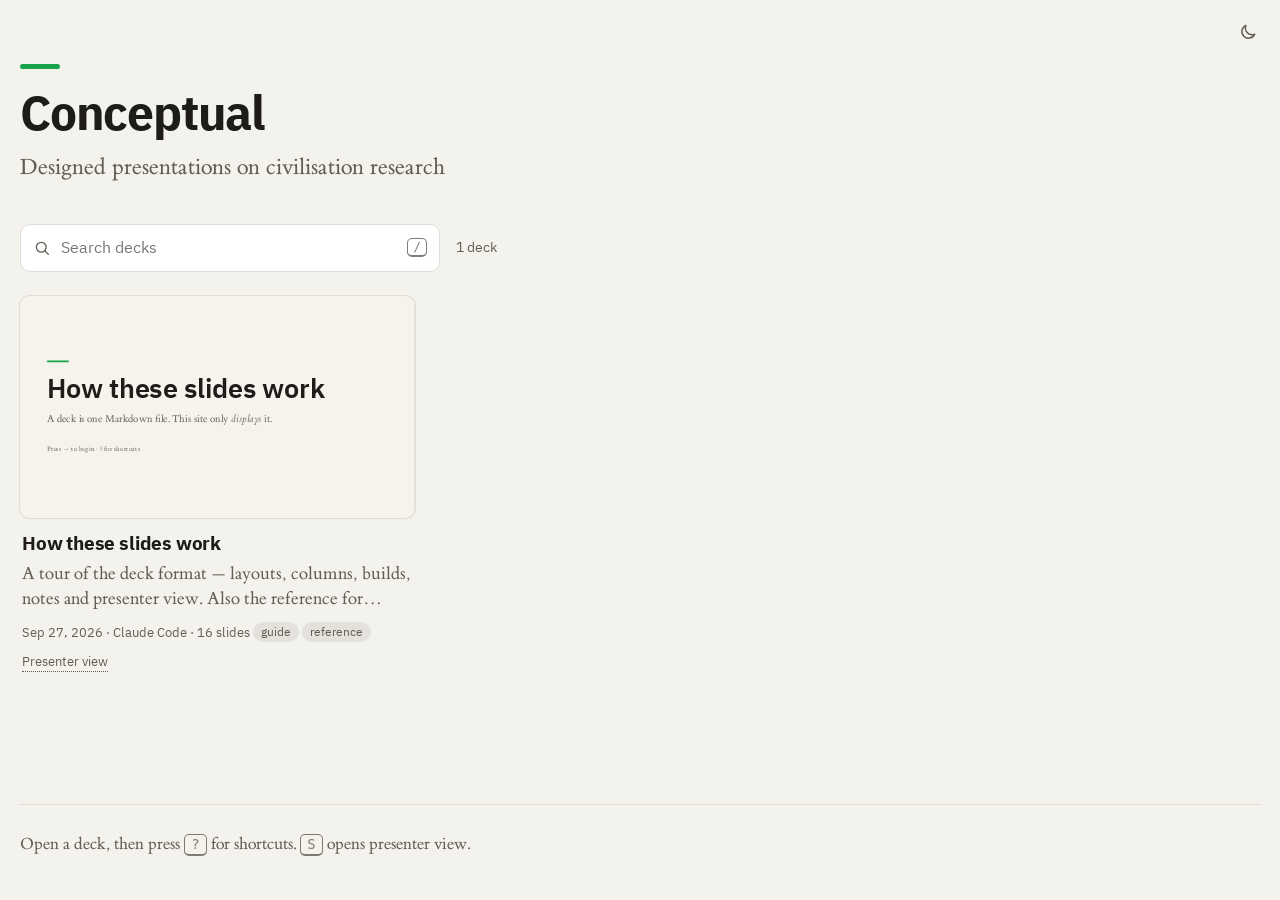
==== commit 6da8fdfb: "Default to light theme; move toggle to page corner without a box The library no longer follows the O" ====
--- a/index.html
+++ b/index.html
@@ -14,9 +14,9 @@
   <link rel="stylesheet" href="assets/css/site.css">
 </head>
 <body class="library">
+  <button class="theme-toggle" type="button" aria-label="Switch theme"></button>
   <header class="lib-head">
     <div class="lib-head-inner">
-      <button class="theme-toggle" type="button" aria-label="Switch theme"></button>
       <h1 id="site-title">Conceptual</h1>
       <p id="site-desc" class="lib-desc">Designed presentations on civilisation research</p>
     </div>
--- a/assets/css/site.css
+++ b/assets/css/site.css
@@ -15,18 +15,6 @@
   --focus: #2f6fed;
   color-scheme: light;
 }
-@media (prefers-color-scheme: dark) {
-  :root:not([data-theme="light"]) {
-    --page: #111214;
-    --panel: #1a1c1f;
-    --ink: #ecebe7;
-    --ink-2: #a19d95;
-    --line: #2b2e33;
-    --brand: #16a34a;
-    --focus: #7aa2ff;
-    color-scheme: dark;
-  }
-}
 :root[data-theme="dark"] {
   --page: #111214; --panel: #1a1c1f; --ink: #ecebe7; --ink-2: #a19d95; --line: #2b2e33; --brand: #16a34a; --focus: #7aa2ff;
   color-scheme: dark;
@@ -55,13 +43,12 @@
 
 .library { min-height: 100dvh; display: flex; flex-direction: column; }
 .lib-head { padding: 64px 0 8px; }
-.lib-head-inner { position: relative; }
 .theme-toggle {
   display: inline-grid; place-items: center; width: 40px; height: 40px; border-radius: 10px; cursor: pointer;
-  border: 1px solid var(--line); background: var(--panel); color: var(--ink-2);
-}
-.theme-toggle:hover { color: var(--ink); border-color: color-mix(in srgb, var(--ink) 25%, var(--line)); }
-.lib-head .theme-toggle { position: absolute; top: -40px; right: 16px; }
+  border: 0; background: none; color: var(--ink-2); padding: 0;
+}
+.theme-toggle:hover { color: var(--ink); }
+.library > .theme-toggle { position: absolute; top: 12px; right: 12px; z-index: 1; }
 .theme-toggle .icon-sun, [data-effective-theme="dark"] .theme-toggle .icon-moon { display: none; }
 [data-effective-theme="dark"] .theme-toggle .icon-sun { display: block; }
 .lib-head-inner, .lib-main, .lib-foot { max-width: 1272px; margin: 0 auto; width: 100%; padding-inline: 16px; }
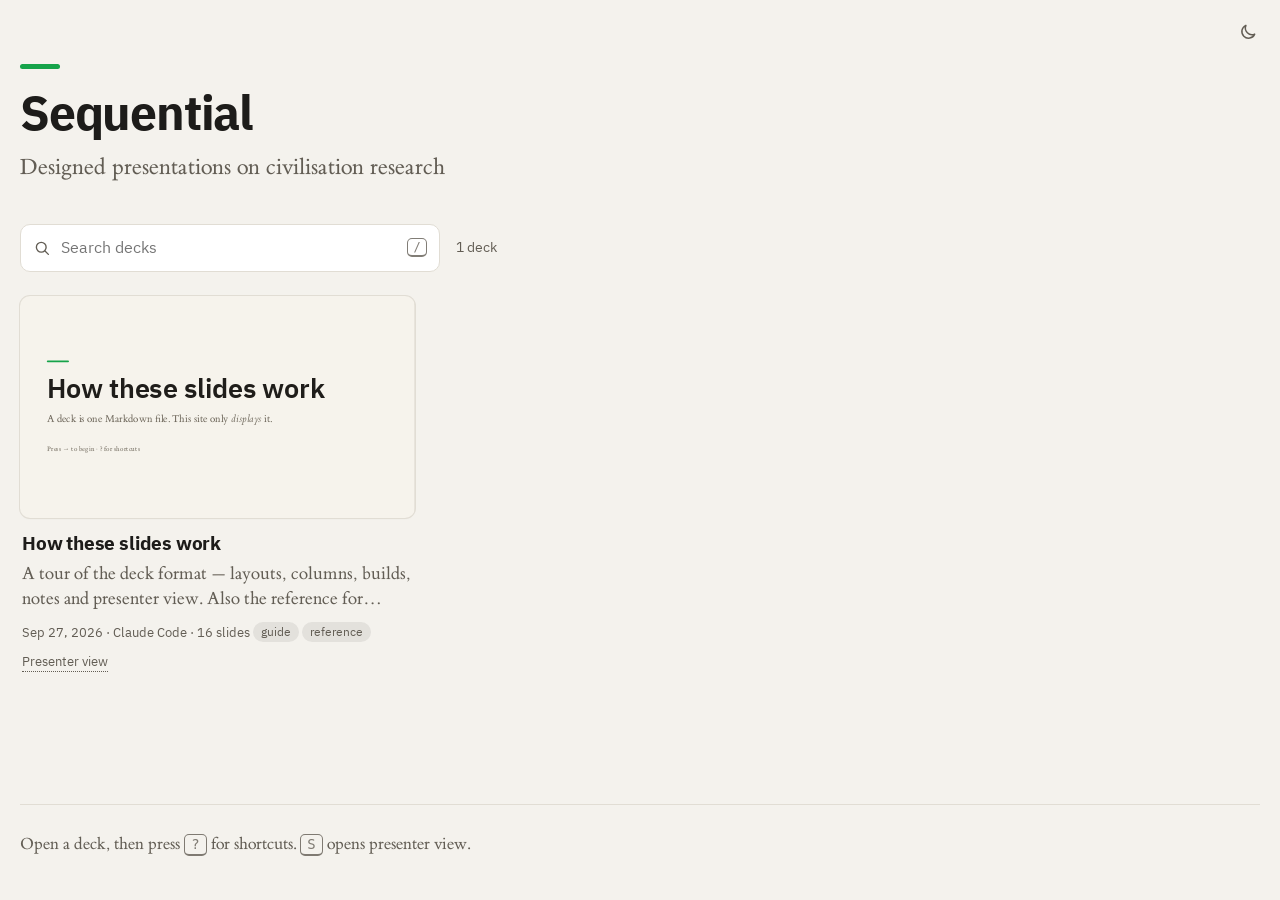
==== commit 4e8b90be: "Rename site to Sequential Co-Authored-By: Claude Opus 5.5 <noreply@anthropic.com> Claude-Session: ht" ====
--- a/index.html
+++ b/index.html
@@ -3,21 +3,22 @@
 <head>
   <meta charset="utf-8">
   <meta name="viewport" content="width=device-width, initial-scale=1">
-  <title>Conceptual</title>
+  <title>Sequential</title>
   <meta name="description" content="Designed presentations on civilisation research.">
-  <link rel="icon" href="assets/icon.svg" type="image/svg+xml">
-  <script>try{var t=localStorage.getItem('slides:theme');if((t==='light'||t==='dark')&&!/[?&]capture\b/.test(location.search))document.documentElement.dataset.theme=t}catch(e){}</script>
-  <link rel="preload" href="assets/fonts/IBMPlexSansArabic-SemiBold.woff2" as="font" type="font/woff2" crossorigin>
-  <link rel="preload" href="assets/fonts/ETBembo-Roman.woff2" as="font" type="font/woff2" crossorigin>
-  <link rel="stylesheet" href="assets/css/fonts.css">
-  <link rel="stylesheet" href="assets/css/slides.css">
-  <link rel="stylesheet" href="assets/css/site.css">
+  <link rel="icon" href="assets/icon.svg?v=899201143b" type="image/svg+xml">
+  <script>document.documentElement.classList.add('is-loading');setTimeout(function(){document.documentElement.classList.remove('is-loading')},3000);try{var t=localStorage.getItem('slides:theme');if((t==='light'||t==='dark')&&!/[?&]capture\b/.test(location.search))document.documentElement.dataset.theme=t}catch(e){}</script>
+  <link rel="preload" href="assets/fonts/IBMPlexSansArabic-SemiBold.woff2?v=630468c56a" as="font" type="font/woff2" crossorigin>
+  <link rel="preload" href="assets/fonts/IBMPlexSansArabic-Regular.woff2?v=2cebaea5d6" as="font" type="font/woff2" crossorigin>
+  <link rel="preload" href="assets/fonts/ETBembo-Roman.woff2?v=bb81522377" as="font" type="font/woff2" crossorigin>
+  <link rel="stylesheet" href="assets/css/fonts.css?v=bd11b258bb">
+  <link rel="stylesheet" href="assets/css/slides.css?v=8a4e3a2d45">
+  <link rel="stylesheet" href="assets/css/site.css?v=ea7a5cba19">
 </head>
 <body class="library">
   <button class="theme-toggle" type="button" aria-label="Switch theme"></button>
   <header class="lib-head">
     <div class="lib-head-inner">
-      <h1 id="site-title">Conceptual</h1>
+      <h1 id="site-title">Sequential</h1>
       <p id="site-desc" class="lib-desc">Designed presentations on civilisation research</p>
     </div>
   </header>
@@ -37,6 +38,6 @@
   <footer class="lib-foot">
     <p>Open a deck, then press <kbd>?</kbd> for shortcuts. <kbd>S</kbd> opens presenter view.</p>
   </footer>
-  <script type="module" src="assets/js/library.js"></script>
+  <script type="module" src="assets/js/library.js?v=268ffe0123"></script>
 </body>
 </html>
--- a/assets/css/fonts.css
+++ b/assets/css/fonts.css
@@ -1,9 +1,9 @@
 /* Self-hosted type: ET Bembo (MIT, see fonts/ET-Bembo-LICENSE.txt) for text,
    IBM Plex Sans Arabic (OFL, see fonts/IBM-Plex-LICENSE.txt) for titles and headings. */
-@font-face { font-family: "ET Bembo"; src: url("../fonts/ETBembo-Roman.woff2") format("woff2"); font-weight: 400; font-style: normal; font-display: swap; }
-@font-face { font-family: "ET Bembo"; src: url("../fonts/ETBembo-Italic.woff2") format("woff2"); font-weight: 400; font-style: italic; font-display: swap; }
-@font-face { font-family: "ET Bembo"; src: url("../fonts/ETBembo-SemiBold.woff2") format("woff2"); font-weight: 600 700; font-style: normal; font-display: swap; }
-@font-face { font-family: "IBM Plex Sans Arabic"; src: url("../fonts/IBMPlexSansArabic-Regular.woff2") format("woff2"); font-weight: 400; font-display: swap; }
-@font-face { font-family: "IBM Plex Sans Arabic"; src: url("../fonts/IBMPlexSansArabic-Medium.woff2") format("woff2"); font-weight: 500; font-display: swap; }
-@font-face { font-family: "IBM Plex Sans Arabic"; src: url("../fonts/IBMPlexSansArabic-SemiBold.woff2") format("woff2"); font-weight: 600; font-display: swap; }
-@font-face { font-family: "IBM Plex Sans Arabic"; src: url("../fonts/IBMPlexSansArabic-Bold.woff2") format("woff2"); font-weight: 700 800; font-display: swap; }
+@font-face { font-family: "ET Bembo"; src: url("../fonts/ETBembo-Roman.woff2?v=bb81522377") format("woff2"); font-weight: 400; font-style: normal; font-display: block; }
+@font-face { font-family: "ET Bembo"; src: url("../fonts/ETBembo-Italic.woff2?v=bab69ba571") format("woff2"); font-weight: 400; font-style: italic; font-display: block; }
+@font-face { font-family: "ET Bembo"; src: url("../fonts/ETBembo-SemiBold.woff2?v=1639a3ce1d") format("woff2"); font-weight: 600 700; font-style: normal; font-display: block; }
+@font-face { font-family: "IBM Plex Sans Arabic"; src: url("../fonts/IBMPlexSansArabic-Regular.woff2?v=2cebaea5d6") format("woff2"); font-weight: 400; font-display: block; }
+@font-face { font-family: "IBM Plex Sans Arabic"; src: url("../fonts/IBMPlexSansArabic-Medium.woff2?v=28e751d926") format("woff2"); font-weight: 500; font-display: block; }
+@font-face { font-family: "IBM Plex Sans Arabic"; src: url("../fonts/IBMPlexSansArabic-SemiBold.woff2?v=630468c56a") format("woff2"); font-weight: 600; font-display: block; }
+@font-face { font-family: "IBM Plex Sans Arabic"; src: url("../fonts/IBMPlexSansArabic-Bold.woff2?v=b696be4a36") format("woff2"); font-weight: 700 800; font-display: block; }
--- a/assets/css/site.css
+++ b/assets/css/site.css
@@ -22,7 +22,10 @@
 
 *, *::before, *::after { box-sizing: border-box; }
 html, body { margin: 0; }
-body { font-family: var(--ui-font); background: var(--page); color: var(--ink); }
+body { font-family: var(--ui-font); background: var(--page); color: var(--ink); transition: opacity .2s ease; }
+/* Hold the page until fonts and content are in, so it appears in one piece
+   (inline script in each page adds the class; a 3s fail-safe removes it). */
+html.is-loading body { opacity: 0; transition: none; }
 :focus-visible { outline: 3px solid var(--focus); outline-offset: 2px; }
 kbd {
   font-family: var(--ui-mono); font-size: .82em; padding: .1em .45em; border-radius: 5px;
@@ -152,7 +155,7 @@
 
 .progress { position: fixed; left: 0; right: 0; top: 0; height: 3px; z-index: 6; pointer-events: none; }
 .progress-bar {
-  height: 100%; background: rgb(140 140 140 / .6); transform-origin: left; transform: scaleX(0);
+  height: 100%; background: var(--brand); transform-origin: left; transform: scaleX(0);
   transition: transform .3s ease;
 }
 
